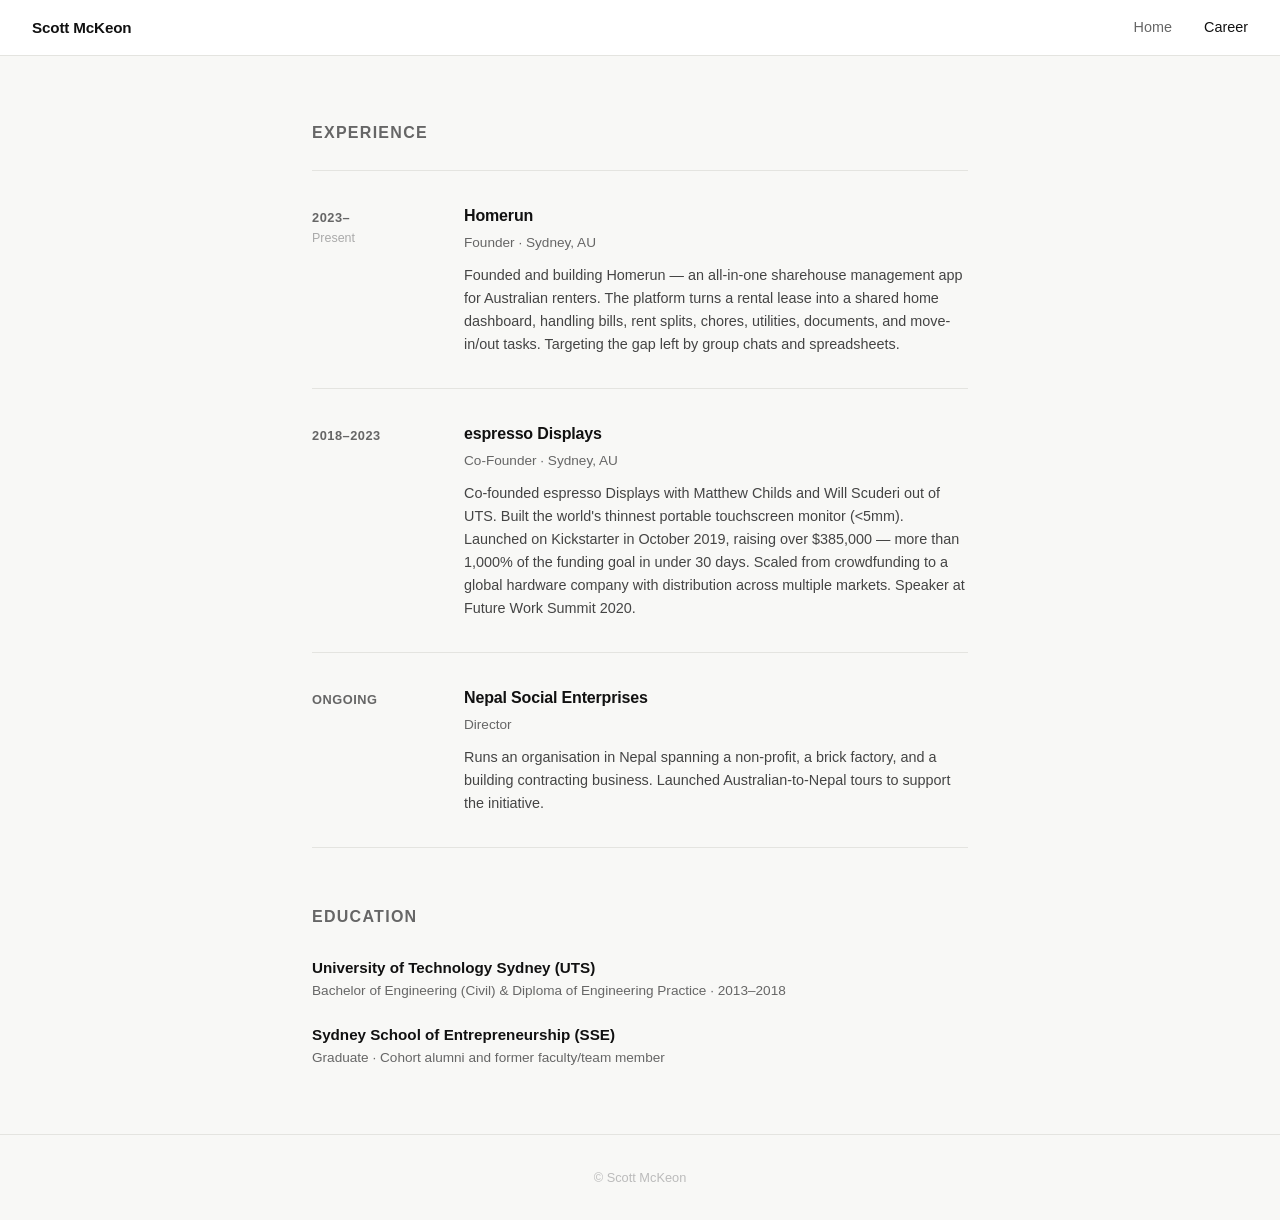
==== career.html @ 571be20d "Add home and career pages" ====
<!DOCTYPE html>
<html lang="en">
<head>
  <meta charset="UTF-8">
  <meta name="viewport" content="width=device-width, initial-scale=1.0">
  <title>Career — Scott McKeon</title>
  <link rel="stylesheet" href="style.css">
</head>
<body>

  <nav>
    <span class="brand">Scott McKeon</span>
    <ul>
      <li><a href="index.html">Home</a></li>
      <li><a href="career.html" class="active">Career</a></li>
    </ul>
  </nav>

  <div class="container">

    <h2>Experience</h2>
    <div class="timeline">

      <div class="entry">
        <div class="meta">
          <div class="year">2023–</div>
          <div class="period">Present</div>
        </div>
        <div class="body">
          <h3>Homerun</h3>
          <div class="role">Founder · Sydney, AU</div>
          <p>Founded and building Homerun — an all-in-one sharehouse management app for Australian renters. The platform turns a rental lease into a shared home dashboard, handling bills, rent splits, chores, utilities, documents, and move-in/out tasks. Targeting the gap left by group chats and spreadsheets.</p>
        </div>
      </div>

      <div class="entry">
        <div class="meta">
          <div class="year">2018–2023</div>
        </div>
        <div class="body">
          <h3>espresso Displays</h3>
          <div class="role">Co-Founder · Sydney, AU</div>
          <p>Co-founded espresso Displays with Matthew Childs and Will Scuderi out of UTS. Built the world's thinnest portable touchscreen monitor (&lt;5mm). Launched on Kickstarter in October 2019, raising over $385,000 — more than 1,000% of the funding goal in under 30 days. Scaled from crowdfunding to a global hardware company with distribution across multiple markets. Speaker at Future Work Summit 2020.</p>
        </div>
      </div>

      <div class="entry">
        <div class="meta">
          <div class="year">Ongoing</div>
        </div>
        <div class="body">
          <h3>Nepal Social Enterprises</h3>
          <div class="role">Director</div>
          <p>Runs an organisation in Nepal spanning a non-profit, a brick factory, and a building contracting business. Launched Australian-to-Nepal tours to support the initiative.</p>
        </div>
      </div>

    </div>

    <h2 style="margin-top: 3.5rem;">Education</h2>
    <div class="edu-list">
      <div class="edu-item">
        <h3>University of Technology Sydney (UTS)</h3>
        <p>Bachelor of Engineering (Civil) &amp; Diploma of Engineering Practice · 2013–2018</p>
      </div>
      <div class="edu-item">
        <h3>Sydney School of Entrepreneurship (SSE)</h3>
        <p>Graduate · Cohort alumni and former faculty/team member</p>
      </div>
    </div>

  </div>

  <footer>© Scott McKeon</footer>

</body>
</html>
---- style.css ----
*, *::before, *::after { box-sizing: border-box; margin: 0; padding: 0; }

:root {
  --bg: #f8f8f6;
  --surface: #ffffff;
  --text: #111111;
  --muted: #666666;
  --accent: #1a1a1a;
  --border: #e4e4e0;
  --max: 720px;
}

body {
  font-family: -apple-system, BlinkMacSystemFont, "Segoe UI", Helvetica, Arial, sans-serif;
  background: var(--bg);
  color: var(--text);
  font-size: 16px;
  line-height: 1.65;
}

a { color: inherit; text-decoration: none; }

/* ── Nav ── */
nav {
  background: var(--surface);
  border-bottom: 1px solid var(--border);
  padding: 0 2rem;
  display: flex;
  align-items: center;
  justify-content: space-between;
  height: 56px;
  position: sticky;
  top: 0;
  z-index: 10;
}

nav .brand {
  font-weight: 600;
  font-size: 0.95rem;
  letter-spacing: -0.01em;
}

nav ul {
  list-style: none;
  display: flex;
  gap: 2rem;
}

nav ul a {
  font-size: 0.9rem;
  color: var(--muted);
  transition: color 0.15s;
}

nav ul a:hover,
nav ul a.active { color: var(--text); }

/* ── Layout ── */
.container {
  max-width: var(--max);
  margin: 0 auto;
  padding: 4rem 2rem;
}

/* ── Hero ── */
.hero {
  padding: 5rem 2rem 3rem;
  max-width: var(--max);
  margin: 0 auto;
}

.hero h1 {
  font-size: 2.4rem;
  font-weight: 700;
  letter-spacing: -0.03em;
  line-height: 1.15;
  margin-bottom: 1rem;
}

.hero p {
  font-size: 1.1rem;
  color: var(--muted);
  max-width: 540px;
}

/* ── Section headings ── */
h2 {
  font-size: 1rem;
  font-weight: 600;
  text-transform: uppercase;
  letter-spacing: 0.08em;
  color: var(--muted);
  margin-bottom: 1.5rem;
}

/* ── Timeline ── */
.timeline {
  display: flex;
  flex-direction: column;
  gap: 0;
}

.entry {
  display: grid;
  grid-template-columns: 120px 1fr;
  gap: 0 2rem;
  padding: 2rem 0;
  border-top: 1px solid var(--border);
}

.entry:last-child { border-bottom: 1px solid var(--border); }

.entry .meta {
  padding-top: 0.2rem;
}

.entry .year {
  font-size: 0.8rem;
  font-weight: 600;
  color: var(--muted);
  letter-spacing: 0.04em;
  text-transform: uppercase;
}

.entry .period {
  font-size: 0.78rem;
  color: #aaa;
}

.entry .body h3 {
  font-size: 1rem;
  font-weight: 600;
  margin-bottom: 0.15rem;
  letter-spacing: -0.01em;
}

.entry .body .role {
  font-size: 0.85rem;
  color: var(--muted);
  margin-bottom: 0.6rem;
}

.entry .body p {
  font-size: 0.9rem;
  color: #444;
  line-height: 1.6;
}

/* ── Education ── */
.edu-list {
  display: flex;
  flex-direction: column;
  gap: 1.25rem;
  margin-top: 0.5rem;
}

.edu-item h3 {
  font-size: 0.95rem;
  font-weight: 600;
}

.edu-item p {
  font-size: 0.85rem;
  color: var(--muted);
}

/* ── Footer ── */
footer {
  border-top: 1px solid var(--border);
  padding: 2rem;
  text-align: center;
  font-size: 0.8rem;
  color: #bbb;
}

@media (max-width: 520px) {
  .entry { grid-template-columns: 1fr; gap: 0.25rem; }
  .hero h1 { font-size: 1.8rem; }
}
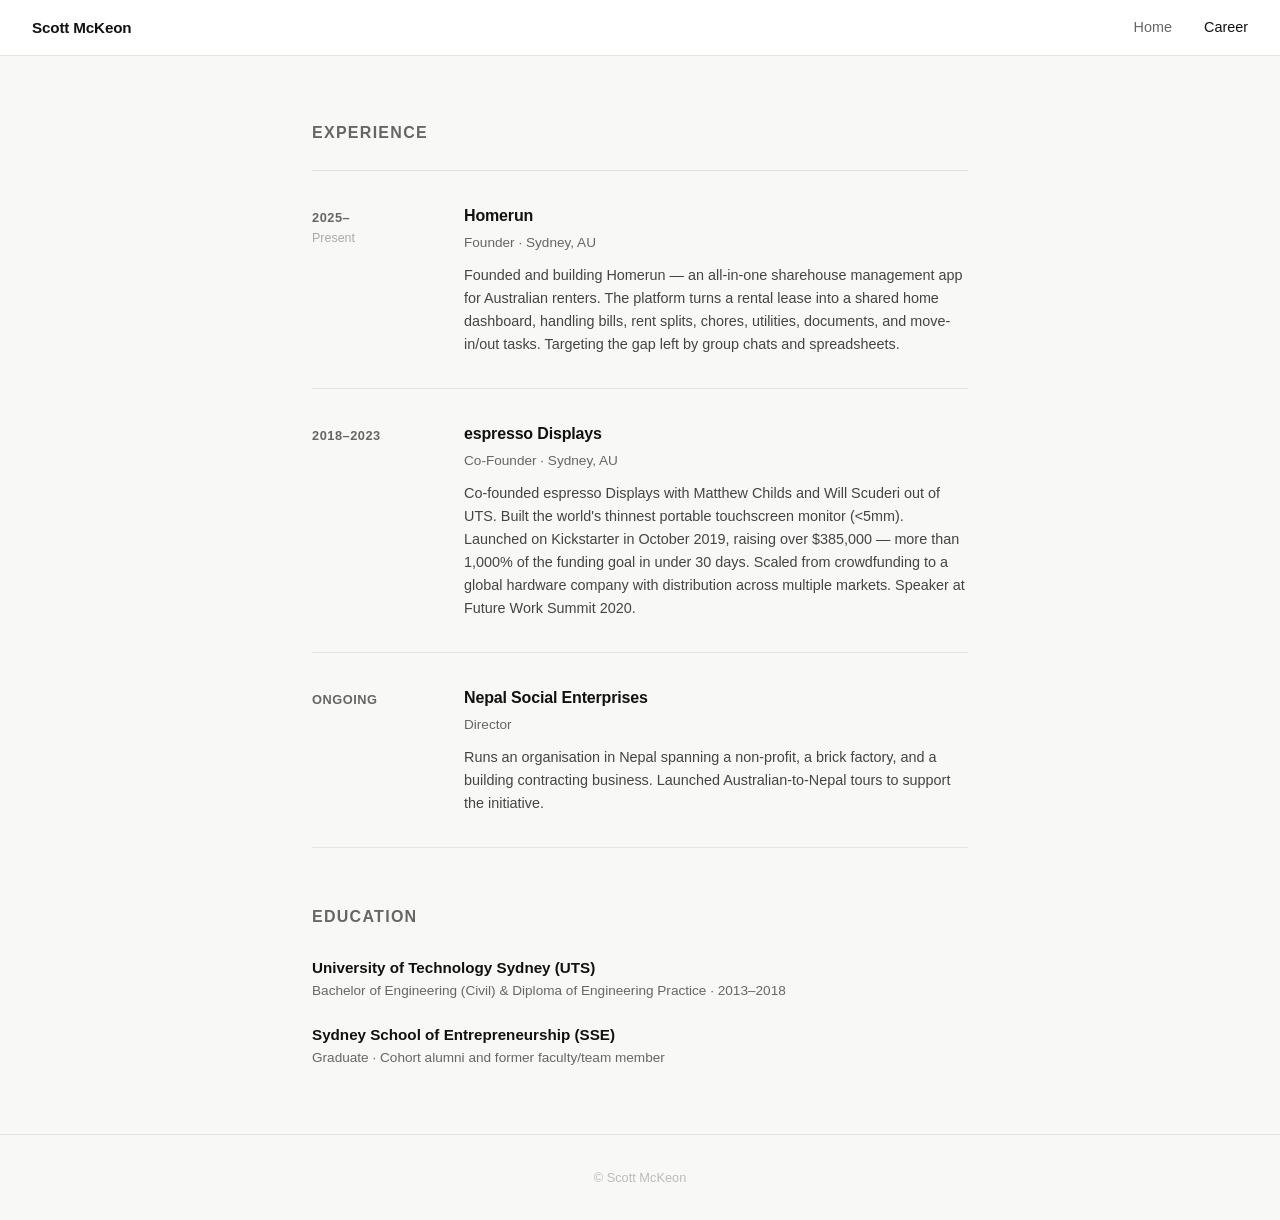
==== commit 0d5454b2: "Update Homerun founding year to 2025" ====
--- a/career.html
+++ b/career.html
@@ -23,7 +23,7 @@
 
       <div class="entry">
         <div class="meta">
-          <div class="year">2023–</div>
+          <div class="year">2025–</div>
           <div class="period">Present</div>
         </div>
         <div class="body">
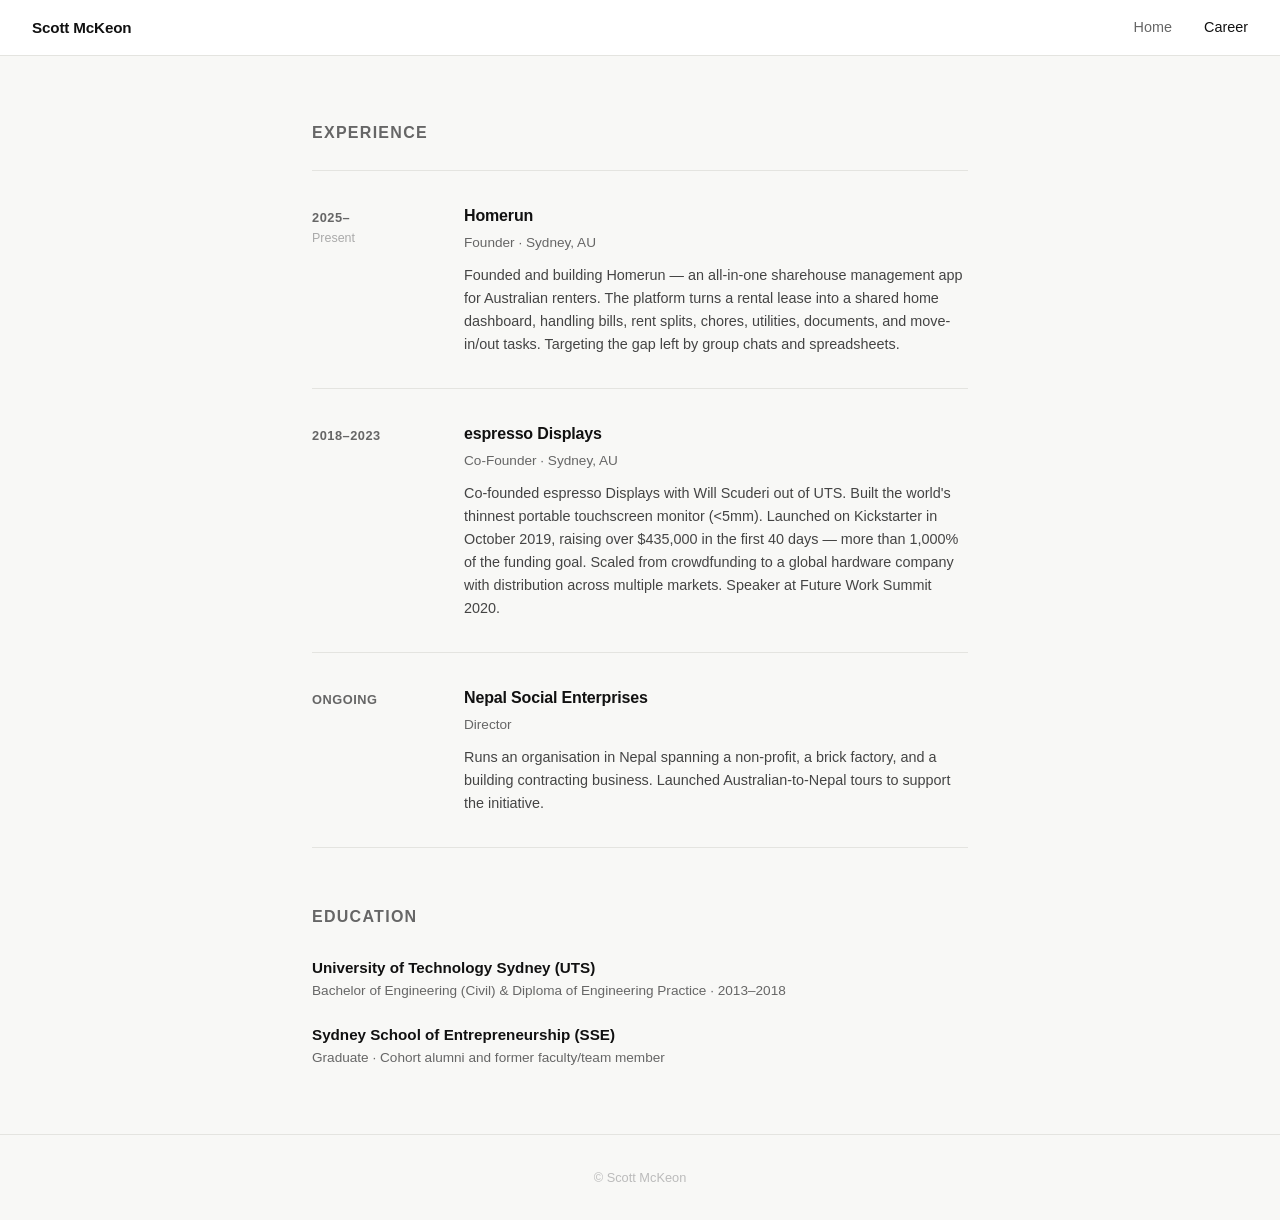
==== commit 7232f811: "Fix espresso Displays: remove Matthew Childs, update Kickstarter figures" ====
--- a/career.html
+++ b/career.html
@@ -40,7 +40,7 @@
         <div class="body">
           <h3>espresso Displays</h3>
           <div class="role">Co-Founder · Sydney, AU</div>
-          <p>Co-founded espresso Displays with Matthew Childs and Will Scuderi out of UTS. Built the world's thinnest portable touchscreen monitor (&lt;5mm). Launched on Kickstarter in October 2019, raising over $385,000 — more than 1,000% of the funding goal in under 30 days. Scaled from crowdfunding to a global hardware company with distribution across multiple markets. Speaker at Future Work Summit 2020.</p>
+          <p>Co-founded espresso Displays with Will Scuderi out of UTS. Built the world's thinnest portable touchscreen monitor (&lt;5mm). Launched on Kickstarter in October 2019, raising over $435,000 in the first 40 days — more than 1,000% of the funding goal. Scaled from crowdfunding to a global hardware company with distribution across multiple markets. Speaker at Future Work Summit 2020.</p>
         </div>
       </div>
 
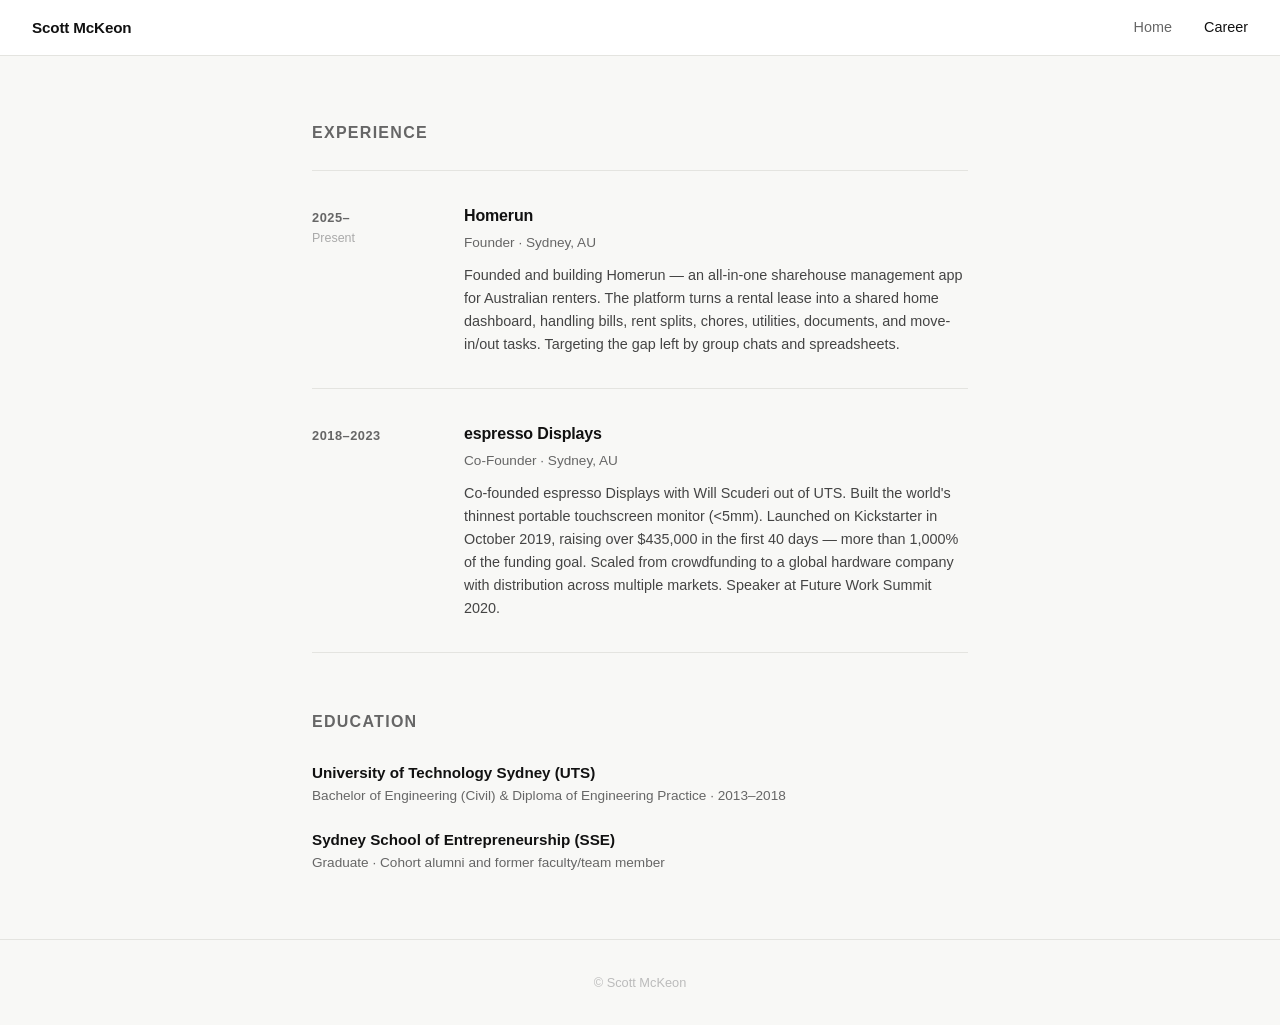
==== commit d1c27fd3: "Remove Nepal social enterprise" ====
--- a/career.html
+++ b/career.html
@@ -44,17 +44,6 @@
         </div>
       </div>
 
-      <div class="entry">
-        <div class="meta">
-          <div class="year">Ongoing</div>
-        </div>
-        <div class="body">
-          <h3>Nepal Social Enterprises</h3>
-          <div class="role">Director</div>
-          <p>Runs an organisation in Nepal spanning a non-profit, a brick factory, and a building contracting business. Launched Australian-to-Nepal tours to support the initiative.</p>
-        </div>
-      </div>
-
     </div>
 
     <h2 style="margin-top: 3.5rem;">Education</h2>
